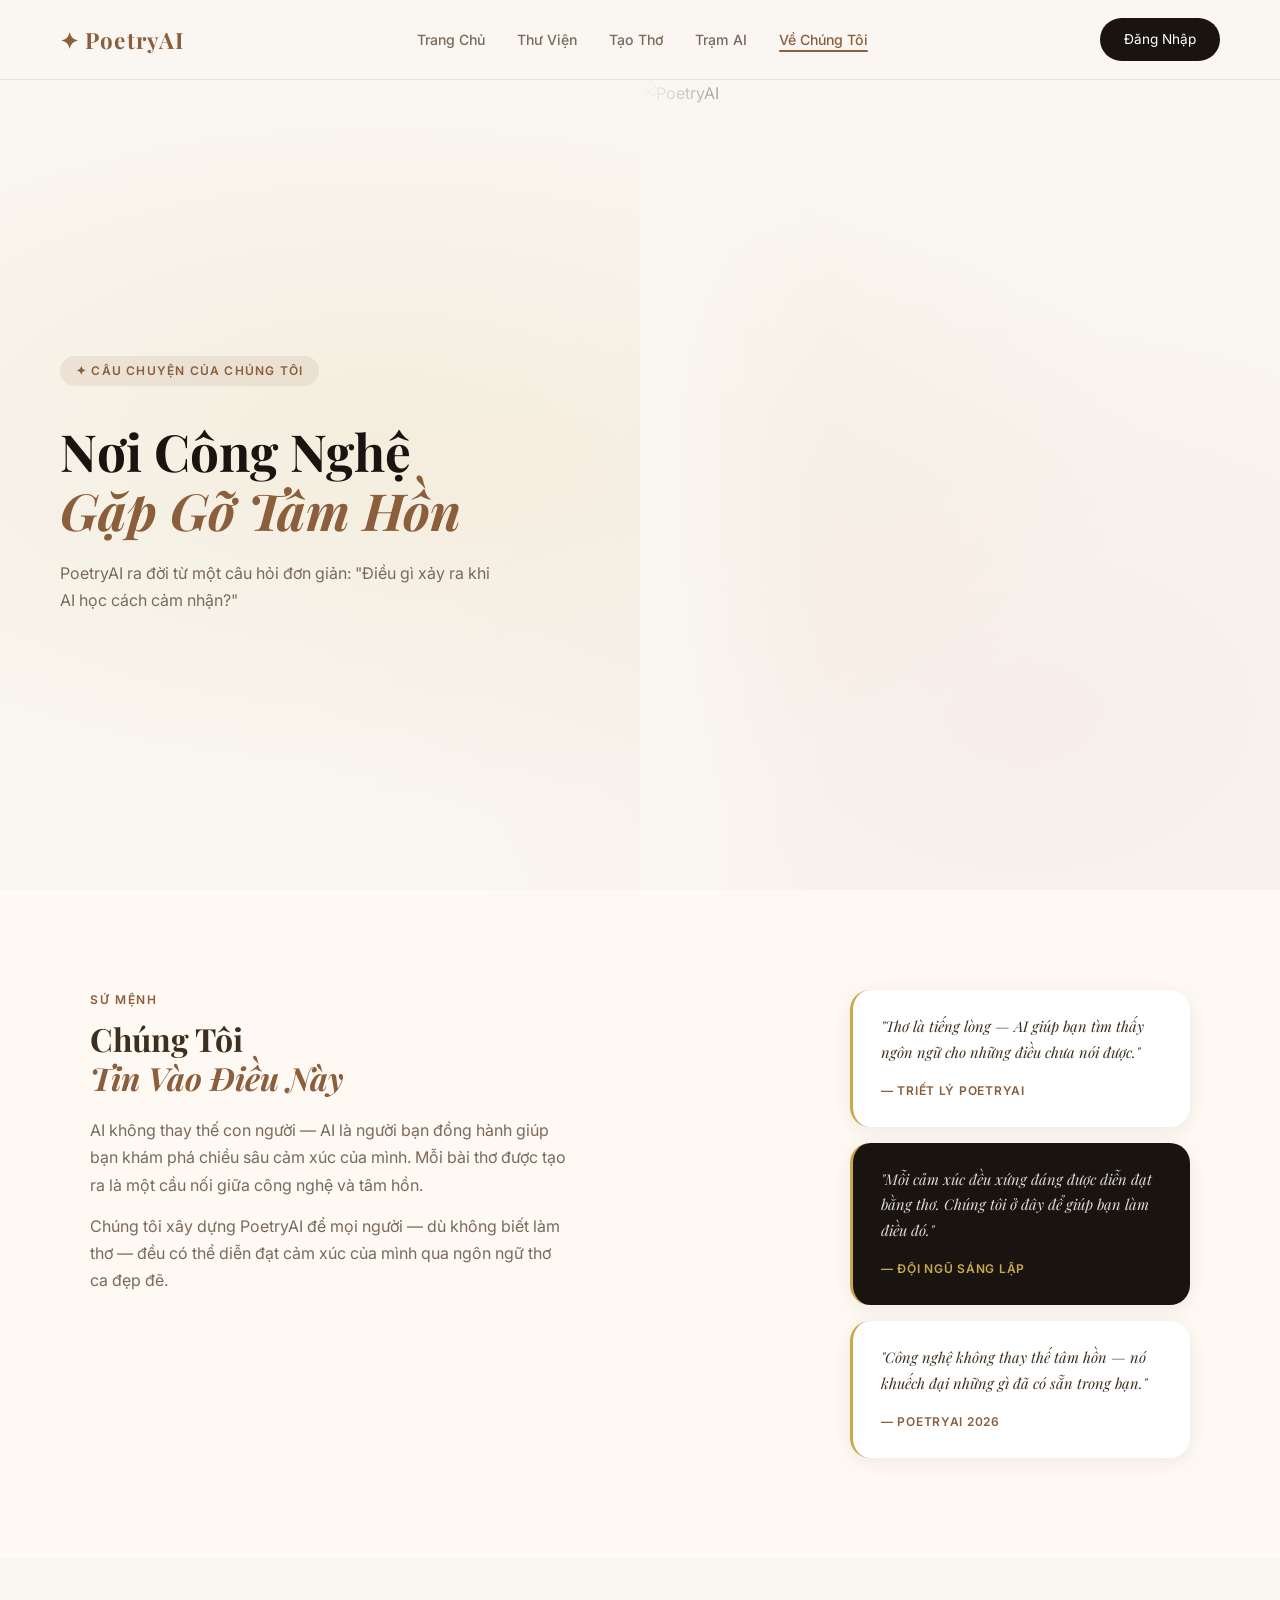
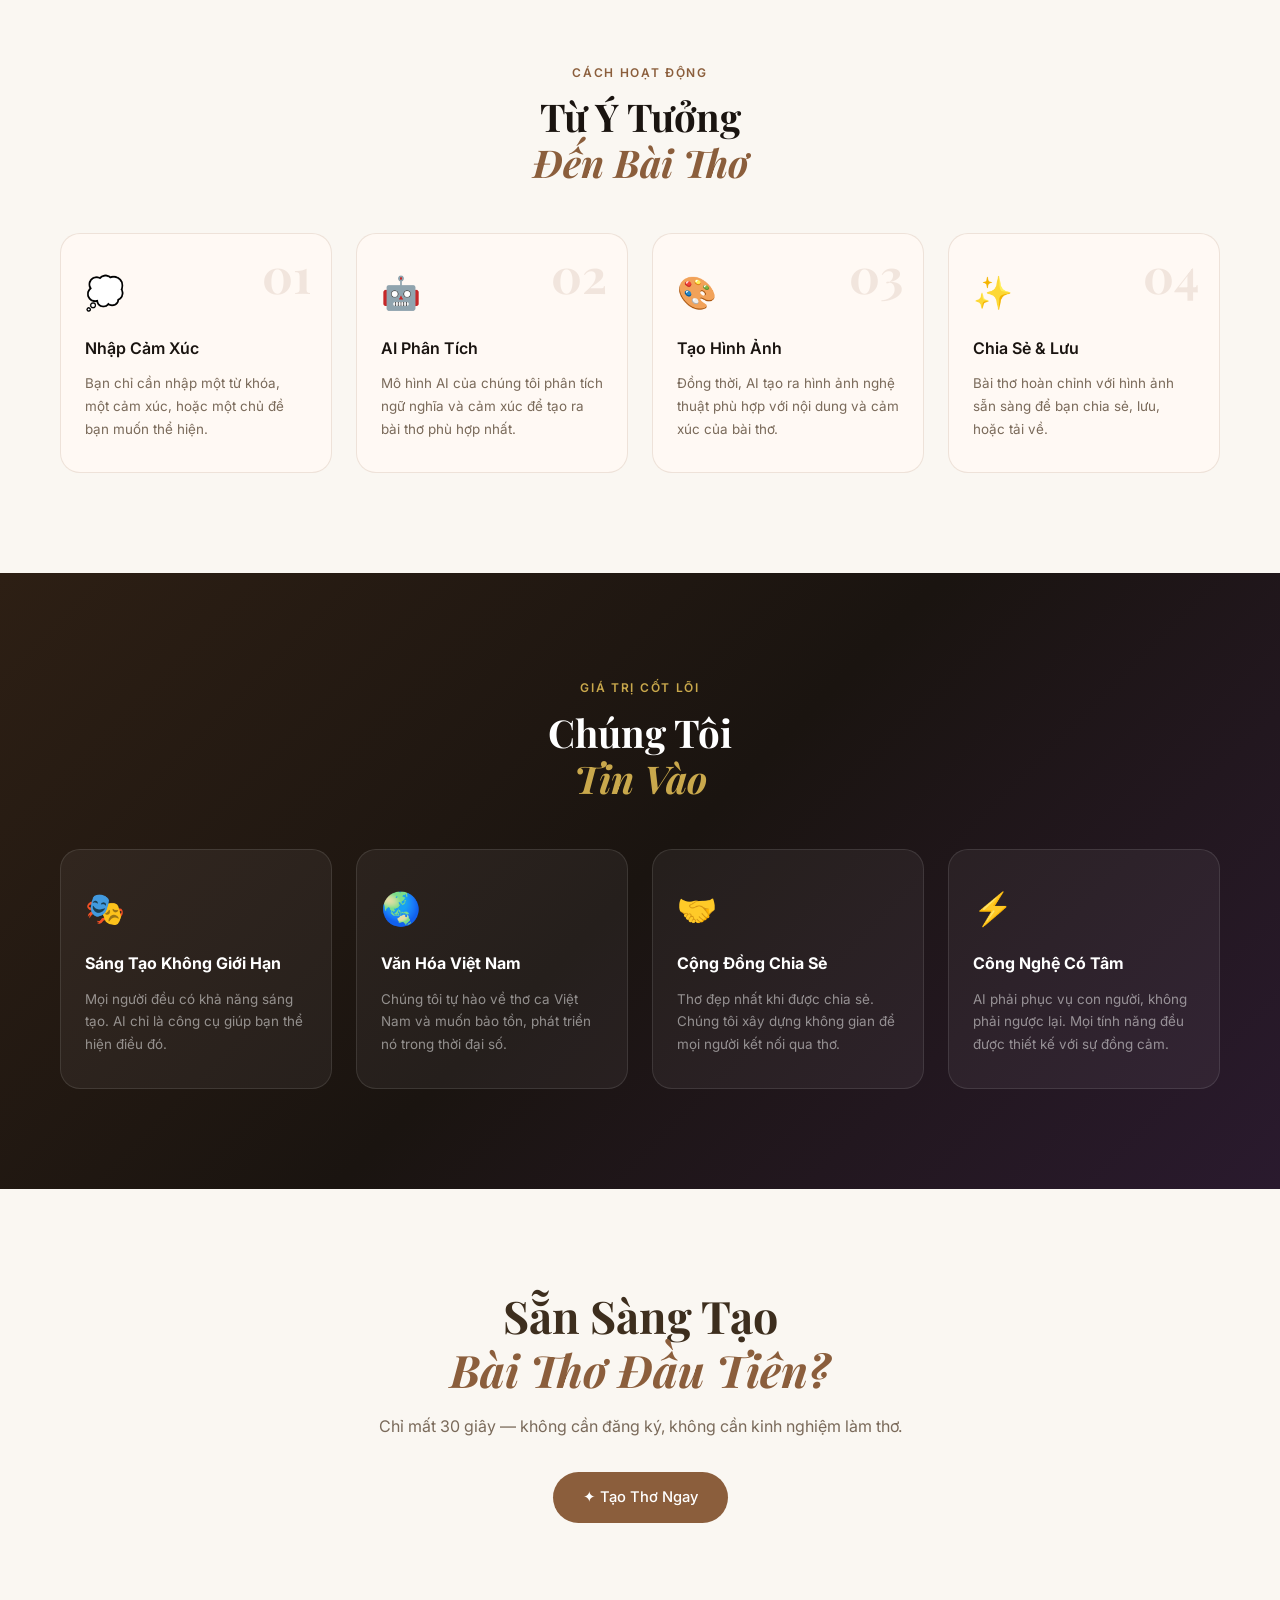
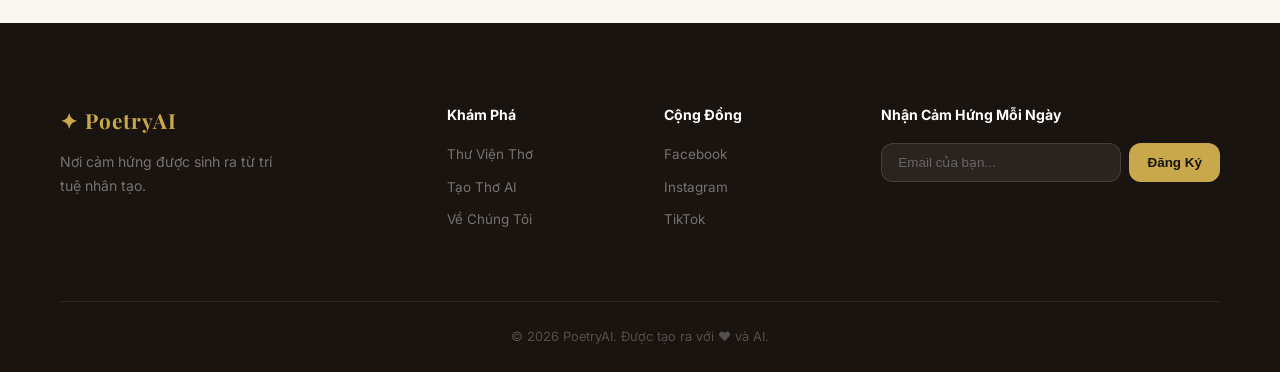
==== about.html @ 119d42aa "Add files via upload" ====
<!DOCTYPE html>
<html lang="vi">
<head>
  <meta charset="UTF-8" />
  <meta name="viewport" content="width=device-width, initial-scale=1.0" />
  <title>Về Chúng Tôi — PoetryAI</title>
  <link rel="stylesheet" href="shared.css" />
  <link rel="stylesheet" href="about.css" />
  <link href="https://fonts.googleapis.com/css2?family=Playfair+Display:ital,wght@0,400;0,700;1,400&family=Inter:wght@300;400;500;600&display=swap" rel="stylesheet" />
</head>
<body>

  <nav class="nav">
    <a href="index.html" class="nav-logo">✦ PoetryAI</a>
    <ul class="nav-links">
      <li><a href="index.html">Trang Chủ</a></li>
      <li><a href="gallery.html">Thư Viện</a></li>
      <li><a href="generate.html">Tạo Thơ</a></li>
      <li><a href="guide.html">Trạm AI</a></li>
      <li><a href="about.html" class="active">Về Chúng Tôi</a></li>
    </ul>
    <a href="auth.html" class="btn-nav">Đăng Nhập</a>
  </nav>

  <!-- HERO -->
  <div class="about-hero">
    <div class="about-hero-bg"></div>
    <div class="about-hero-content">
      <span class="page-hero-tag">✦ Câu Chuyện Của Chúng Tôi</span>
      <h1>Nơi Công Nghệ<br /><em>Gặp Gỡ Tâm Hồn</em></h1>
      <p>PoetryAI ra đời từ một câu hỏi đơn giản: "Điều gì xảy ra khi AI học cách cảm nhận?"</p>
    </div>
    <div class="about-hero-img">
      <img src="https://picsum.photos/seed/about-hero-art/700/500" alt="PoetryAI" />
    </div>
  </div>

  <!-- MISSION -->
  <section class="mission">
    <div class="mission-inner">
      <div class="mission-text">
        <span class="section-tag">Sứ Mệnh</span>
        <h2>Chúng Tôi<br /><em>Tin Vào Điều Này</em></h2>
        <p>AI không thay thế con người — AI là người bạn đồng hành giúp bạn khám phá chiều sâu cảm xúc của mình. Mỗi bài thơ được tạo ra là một cầu nối giữa công nghệ và tâm hồn.</p>
        <p>Chúng tôi xây dựng PoetryAI để mọi người — dù không biết làm thơ — đều có thể diễn đạt cảm xúc của mình qua ngôn ngữ thơ ca đẹp đẽ.</p>
      </div>
      <div class="mission-quotes">
        <div class="mq-card">
          <p>"Thơ là tiếng lòng — AI giúp bạn tìm thấy ngôn ngữ cho những điều chưa nói được."</p>
          <span>— Triết lý PoetryAI</span>
        </div>
        <div class="mq-card mq-card--dark">
          <p>"Mỗi cảm xúc đều xứng đáng được diễn đạt bằng thơ. Chúng tôi ở đây để giúp bạn làm điều đó."</p>
          <span>— Đội ngũ sáng lập</span>
        </div>
        <div class="mq-card">
          <p>"Công nghệ không thay thế tâm hồn — nó khuếch đại những gì đã có sẵn trong bạn."</p>
          <span>— PoetryAI 2026</span>
        </div>
      </div>
    </div>
  </section>

  <!-- HOW IT WORKS -->
  <section class="how-it-works">
    <div class="section-header">
      <span class="section-tag">Cách Hoạt Động</span>
      <h2>Từ Ý Tưởng<br /><em>Đến Bài Thơ</em></h2>
    </div>
    <div class="steps-grid">
      <div class="step-card">
        <div class="step-num">01</div>
        <div class="step-icon">💭</div>
        <h3>Nhập Cảm Xúc</h3>
        <p>Bạn chỉ cần nhập một từ khóa, một cảm xúc, hoặc một chủ đề bạn muốn thể hiện.</p>
      </div>
      <div class="step-card">
        <div class="step-num">02</div>
        <div class="step-icon">🤖</div>
        <h3>AI Phân Tích</h3>
        <p>Mô hình AI của chúng tôi phân tích ngữ nghĩa và cảm xúc để tạo ra bài thơ phù hợp nhất.</p>
      </div>
      <div class="step-card">
        <div class="step-num">03</div>
        <div class="step-icon">🎨</div>
        <h3>Tạo Hình Ảnh</h3>
        <p>Đồng thời, AI tạo ra hình ảnh nghệ thuật phù hợp với nội dung và cảm xúc của bài thơ.</p>
      </div>
      <div class="step-card">
        <div class="step-num">04</div>
        <div class="step-icon">✨</div>
        <h3>Chia Sẻ & Lưu</h3>
        <p>Bài thơ hoàn chỉnh với hình ảnh sẵn sàng để bạn chia sẻ, lưu, hoặc tải về.</p>
      </div>
    </div>
  </section>



  <!-- VALUES -->
  <section class="values">
    <div class="section-header light">
      <span class="section-tag" style="color:var(--gold)">Giá Trị Cốt Lõi</span>
      <h2 style="color:white">Chúng Tôi<br /><em style="color:var(--gold)">Tin Vào</em></h2>
    </div>
    <div class="values-grid">
      <div class="value-card">
        <span class="value-icon">🎭</span>
        <h3>Sáng Tạo Không Giới Hạn</h3>
        <p>Mọi người đều có khả năng sáng tạo. AI chỉ là công cụ giúp bạn thể hiện điều đó.</p>
      </div>
      <div class="value-card">
        <span class="value-icon">🌏</span>
        <h3>Văn Hóa Việt Nam</h3>
        <p>Chúng tôi tự hào về thơ ca Việt Nam và muốn bảo tồn, phát triển nó trong thời đại số.</p>
      </div>
      <div class="value-card">
        <span class="value-icon">🤝</span>
        <h3>Cộng Đồng Chia Sẻ</h3>
        <p>Thơ đẹp nhất khi được chia sẻ. Chúng tôi xây dựng không gian để mọi người kết nối qua thơ.</p>
      </div>
      <div class="value-card">
        <span class="value-icon">⚡</span>
        <h3>Công Nghệ Có Tâm</h3>
        <p>AI phải phục vụ con người, không phải ngược lại. Mọi tính năng đều được thiết kế với sự đồng cảm.</p>
      </div>
    </div>
  </section>

  <!-- CTA -->
  <section class="about-cta">
    <h2>Sẵn Sàng Tạo<br /><em>Bài Thơ Đầu Tiên?</em></h2>
    <p>Chỉ mất 30 giây — không cần đăng ký, không cần kinh nghiệm làm thơ.</p>
    <a href="generate.html" class="btn-primary">✦ Tạo Thơ Ngay</a>
  </section>

  <footer class="footer">
    <div class="footer-inner">
      <div class="footer-brand">
        <a href="index.html" class="nav-logo">✦ PoetryAI</a>
        <p>Nơi cảm hứng được sinh ra từ trí tuệ nhân tạo.</p>
      </div>
      <div class="footer-links">
        <h4>Khám Phá</h4>
        <a href="gallery.html">Thư Viện Thơ</a>
        <a href="generate.html">Tạo Thơ AI</a>
        <a href="about.html">Về Chúng Tôi</a>
      </div>
      <div class="footer-links">
        <h4>Cộng Đồng</h4>
        <a href="#">Facebook</a>
        <a href="#">Instagram</a>
        <a href="#">TikTok</a>
      </div>
      <div class="footer-newsletter">
        <h4>Nhận Cảm Hứng Mỗi Ngày</h4>
        <div class="newsletter-form">
          <input type="email" placeholder="Email của bạn..." />
          <button onclick="subscribeNewsletter(this)">Đăng Ký</button>
        </div>
      </div>
    </div>
    <div class="footer-bottom">
      <p>© 2026 PoetryAI. Được tạo ra với ❤ và AI.</p>
    </div>
  </footer>

  <script src="poems-data.js"></script>
  <script src="app.js"></script>
</body>
</html>
---- shared.css ----
/* ===== SHARED STYLES — dùng chung cho tất cả trang ===== */
*, *::before, *::after { box-sizing: border-box; margin: 0; padding: 0; }

:root {
  --cream: #faf7f2;
  --dark: #1a1410;
  --brown: #8b5e3c;
  --gold: #c9a84c;
  --rose: #d4847a;
  --purple: #7c6b9e;
  --text: #3d2e1e;
  --text-light: #7a6a5a;
  --white: #ffffff;
  --card-bg: #fff9f4;
  --border: rgba(139,94,60,0.15);
  --shadow: 0 20px 60px rgba(26,20,16,0.12);
  --radius: 20px;
  --radius-sm: 12px;
}

html { scroll-behavior: smooth; }
body {
  font-family: 'Inter', sans-serif;
  background: var(--cream);
  color: var(--text);
  line-height: 1.7;
  overflow-x: hidden;
}
em { font-family: 'Playfair Display', serif; font-style: italic; color: var(--brown); }

/* ===== NAV ===== */
.nav {
  position: fixed; top: 0; left: 0; right: 0; z-index: 100;
  display: flex; align-items: center; justify-content: space-between;
  padding: 18px 60px;
  background: rgba(250,247,242,0.9);
  backdrop-filter: blur(20px);
  border-bottom: 1px solid var(--border);
  transition: box-shadow 0.3s;
}
.nav-logo {
  font-family: 'Playfair Display', serif;
  font-size: 1.4rem; font-weight: 700;
  color: var(--brown); letter-spacing: 0.05em;
  text-decoration: none;
}
.nav-links { display: flex; gap: 32px; list-style: none; }
.nav-links a {
  text-decoration: none; color: var(--text-light);
  font-size: 0.88rem; font-weight: 500;
  transition: color 0.3s; position: relative;
}
.nav-links a:hover, .nav-links a.active { color: var(--brown); }
.nav-links a.active::after {
  content: ''; position: absolute; bottom: -4px; left: 0; right: 0;
  height: 2px; background: var(--brown); border-radius: 2px;
}
.btn-nav {
  background: var(--dark); color: var(--white);
  border: none; padding: 10px 24px;
  border-radius: 50px; font-size: 0.85rem;
  cursor: pointer; transition: background 0.3s;
  text-decoration: none; display: inline-block;
}
.btn-nav:hover { background: var(--brown); }

/* ===== BUTTONS ===== */
.btn-primary {
  background: var(--brown); color: var(--white);
  padding: 13px 30px; border-radius: 50px;
  text-decoration: none; font-weight: 500;
  font-size: 0.92rem; transition: all 0.3s;
  display: inline-block; border: none; cursor: pointer;
}
.btn-primary:hover { background: var(--dark); transform: translateY(-2px); box-shadow: 0 8px 24px rgba(139,94,60,0.3); }

.btn-ghost {
  background: transparent; color: var(--text);
  padding: 13px 30px; border-radius: 50px;
  text-decoration: none; font-weight: 500;
  font-size: 0.92rem; border: 1.5px solid var(--border);
  transition: all 0.3s; display: inline-block;
}
.btn-ghost:hover { border-color: var(--brown); color: var(--brown); }

.btn-outline {
  padding: 12px 36px; border-radius: 50px;
  border: 1.5px solid var(--brown); color: var(--brown);
  background: transparent; font-size: 0.9rem;
  cursor: pointer; transition: all 0.3s;
}
.btn-outline:hover { background: var(--brown); color: var(--white); }

/* ===== SECTION HEADER ===== */
.section-header { text-align: center; margin-bottom: 48px; }
.section-header.light h2 { color: var(--white); }
.section-header.light p { color: rgba(255,255,255,0.65); max-width: 500px; margin: 12px auto 0; }
.section-tag {
  display: inline-block; color: var(--brown);
  font-size: 0.75rem; font-weight: 600;
  letter-spacing: 0.14em; text-transform: uppercase; margin-bottom: 10px;
}
.section-header h2 {
  font-family: 'Playfair Display', serif;
  font-size: clamp(1.8rem, 3vw, 2.8rem);
  line-height: 1.2; color: var(--dark);
}

/* ===== PAGE HERO (dùng cho các trang phụ) ===== */
.page-hero {
  padding: 140px 60px 80px;
  text-align: center;
  background: linear-gradient(160deg, var(--cream) 0%, #f0e8dc 100%);
  position: relative; overflow: hidden;
}
.page-hero::before {
  content: '';
  position: absolute; inset: 0;
  background: radial-gradient(ellipse at 50% 0%, rgba(201,168,76,0.15) 0%, transparent 60%);
}
.page-hero-tag {
  display: inline-block;
  background: rgba(139,94,60,0.1); color: var(--brown);
  padding: 5px 16px; border-radius: 50px;
  font-size: 0.75rem; font-weight: 600;
  letter-spacing: 0.1em; text-transform: uppercase;
  margin-bottom: 20px;
}
.page-hero h1 {
  font-family: 'Playfair Display', serif;
  font-size: clamp(2.4rem, 4vw, 4rem);
  line-height: 1.15; color: var(--dark);
  margin-bottom: 16px; position: relative;
}
.page-hero p {
  color: var(--text-light); font-size: 1rem;
  max-width: 520px; margin: 0 auto 32px;
  position: relative;
}

/* ===== FOOTER ===== */
.footer { background: var(--dark); padding: 80px 60px 0; }
.footer-inner {
  display: grid; grid-template-columns: 2fr 1fr 1fr 2fr;
  gap: 48px; padding-bottom: 60px;
  border-bottom: 1px solid rgba(255,255,255,0.08);
}
.footer-brand .nav-logo { color: var(--gold); display: block; margin-bottom: 12px; font-size: 1.3rem; }
.footer-brand p { color: rgba(255,255,255,0.4); font-size: 0.88rem; max-width: 220px; }
.footer-links h4 { color: var(--white); font-size: 0.88rem; margin-bottom: 16px; }
.footer-links a {
  display: block; color: rgba(255,255,255,0.4);
  text-decoration: none; font-size: 0.84rem;
  margin-bottom: 10px; transition: color 0.3s;
}
.footer-links a:hover { color: var(--gold); }
.footer-newsletter h4 { color: var(--white); font-size: 0.88rem; margin-bottom: 16px; }
.newsletter-form { display: flex; gap: 8px; }
.newsletter-form input {
  flex: 1; padding: 11px 16px;
  background: rgba(255,255,255,0.07);
  border: 1px solid rgba(255,255,255,0.12);
  border-radius: var(--radius-sm);
  color: var(--white); font-size: 0.84rem; outline: none;
}
.newsletter-form input::placeholder { color: rgba(255,255,255,0.3); }
.newsletter-form button {
  padding: 11px 18px; background: var(--gold);
  color: var(--dark); border: none;
  border-radius: var(--radius-sm);
  font-weight: 600; font-size: 0.84rem;
  cursor: pointer; transition: background 0.3s; white-space: nowrap;
}
.newsletter-form button:hover { background: var(--brown); color: var(--white); }
.footer-bottom {
  padding: 24px 0; text-align: center;
  color: rgba(255,255,255,0.25); font-size: 0.8rem;
}

/* ===== PAGE TRANSITION ===== */
body {
  animation: pageFadeIn 0.4s ease;
}
@keyframes pageFadeIn {
  from { opacity: 0; transform: translateY(8px); }
  to   { opacity: 1; transform: translateY(0); }
}
/* links tự navigate bình thường, transition xử lý bằng JS */

/* ===== TOAST ===== */
.toast {
  position: fixed; bottom: 32px; left: 50%; transform: translateX(-50%);
  background: var(--dark); color: var(--white); padding: 12px 24px;
  border-radius: 50px; font-size: 0.88rem; z-index: 9999;
  box-shadow: 0 8px 24px rgba(0,0,0,0.3);
  animation: fadeUp 0.3s ease;
}
@keyframes fadeUp {
  from { opacity: 0; transform: translateX(-50%) translateY(10px); }
  to   { opacity: 1; transform: translateX(-50%) translateY(0); }
}
@keyframes float {
  0%, 100% { transform: translateY(0); }
  50% { transform: translateY(-12px); }
}
.floating { animation: float 5s ease-in-out infinite; }

/* ===== RESPONSIVE NAV ===== */
@media (max-width: 768px) {
  .nav { padding: 14px 20px; }
  .nav-links { display: none; }
  .page-hero { padding: 110px 20px 60px; }
  .footer { padding: 60px 20px 0; }
  .footer-inner { grid-template-columns: 1fr; gap: 28px; }
}

/* ===== HAMBURGER MENU ===== */
.nav-hamburger {
  display: none; flex-direction: column; gap: 5px;
  background: none; border: none; cursor: pointer; padding: 4px;
}
.nav-hamburger span {
  display: block; width: 22px; height: 2px;
  background: var(--brown); border-radius: 2px;
  transition: all 0.3s;
}
.nav-hamburger.open span:nth-child(1) { transform: translateY(7px) rotate(45deg); }
.nav-hamburger.open span:nth-child(2) { opacity: 0; }
.nav-hamburger.open span:nth-child(3) { transform: translateY(-7px) rotate(-45deg); }

.nav-mobile-menu {
  display: none; position: fixed;
  top: 60px; left: 0; right: 0;
  background: rgba(250,247,242,0.98);
  backdrop-filter: blur(20px);
  border-bottom: 1px solid var(--border);
  padding: 16px 20px 20px;
  z-index: 99; flex-direction: column; gap: 4px;
  box-shadow: 0 8px 24px rgba(26,20,16,0.1);
}
.nav-mobile-menu.open { display: flex; }
.nav-mobile-menu a {
  display: block; padding: 12px 16px;
  color: var(--text); text-decoration: none;
  font-size: 0.95rem; font-weight: 500;
  border-radius: var(--radius-sm);
  transition: background 0.2s;
}
.nav-mobile-menu a:hover, .nav-mobile-menu a.active {
  background: rgba(139,94,60,0.08); color: var(--brown);
}
.nav-mobile-menu .btn-nav-mobile {
  display: block; margin-top: 8px; padding: 12px 16px;
  background: var(--dark); color: var(--white);
  border-radius: var(--radius-sm); text-align: center;
  text-decoration: none; font-weight: 500; font-size: 0.9rem;
}

@media (max-width: 768px) {
  .nav-hamburger { display: flex; }
}
---- about.css ----
/* ===== ABOUT PAGE ===== */

/* HERO */
.about-hero {
  min-height: 90vh; padding-top: 80px;
  display: flex; align-items: center;
  position: relative; overflow: hidden;
  gap: 0;
}
.about-hero-bg {
  position: absolute; inset: 0;
  background: radial-gradient(ellipse at 30% 50%, rgba(201,168,76,0.12) 0%, transparent 60%),
              radial-gradient(ellipse at 80% 80%, rgba(212,132,122,0.08) 0%, transparent 50%);
}
.about-hero-content {
  flex: 1; padding: 80px 60px;
  position: relative; z-index: 1;
}
.about-hero-content h1 {
  font-family: 'Playfair Display', serif;
  font-size: clamp(2.4rem, 4vw, 4rem);
  line-height: 1.15; color: var(--dark);
  margin: 16px 0 20px;
}
.about-hero-content p { color: var(--text-light); font-size: 1rem; max-width: 440px; }
.about-hero-img {
  flex: 0 0 50%; position: relative; z-index: 1;
  height: 90vh; overflow: hidden;
}
.about-hero-img img { width: 100%; height: 100%; object-fit: cover; display: block; }
.about-hero-img::before {
  content: ''; position: absolute; inset: 0; z-index: 1;
  background: linear-gradient(to right, var(--cream) 0%, transparent 30%);
}

/* MISSION */
.mission { padding: 100px 60px; background: var(--card-bg); }
.mission-inner { display: flex; align-items: flex-start; gap: 60px; max-width: 1100px; margin: 0 auto; }
.mission-text { flex: 1; }
.mission-text .section-tag { display: block; margin-bottom: 10px; }
.mission-text h2 {
  font-family: 'Playfair Display', serif;
  font-size: clamp(1.8rem, 2.5vw, 2.4rem);
  line-height: 1.2; margin-bottom: 20px;
}
.mission-text p { color: var(--text-light); margin-bottom: 14px; max-width: 480px; }

/* MISSION QUOTES */
.mission-quotes {
  flex: 0 0 auto; display: flex; flex-direction: column; gap: 16px; width: 340px;
}
.mq-card {
  background: var(--white); border-radius: var(--radius);
  padding: 24px 28px;
  box-shadow: 0 4px 20px rgba(26,20,16,0.07);
  border-left: 3px solid var(--gold);
  transition: transform 0.3s;
}
.mq-card:hover { transform: translateX(4px); }
.mq-card--dark {
  background: var(--dark);
  border-left-color: var(--gold);
}
.mq-card p {
  font-family: 'Playfair Display', serif;
  font-style: italic; font-size: 0.92rem;
  line-height: 1.75; color: var(--text);
  margin-bottom: 10px;
}
.mq-card--dark p { color: rgba(255,255,255,0.85); }
.mq-card span {
  font-size: 0.75rem; color: var(--brown);
  font-weight: 600; letter-spacing: 0.06em;
  text-transform: uppercase;
}
.mq-card--dark span { color: var(--gold); }

/* HOW IT WORKS */
.how-it-works { padding: 100px 60px; }
.steps-grid { display: grid; grid-template-columns: repeat(4, 1fr); gap: 24px; }
.step-card {
  background: var(--card-bg); border-radius: var(--radius);
  padding: 32px 24px; position: relative;
  border: 1px solid var(--border);
  transition: transform 0.3s, box-shadow 0.3s;
}
.step-card:hover { transform: translateY(-5px); box-shadow: var(--shadow); }
.step-num {
  font-family: 'Playfair Display', serif;
  font-size: 3rem; font-weight: 700;
  color: rgba(139,94,60,0.12);
  position: absolute; top: 16px; right: 20px;
  line-height: 1;
}
.step-icon { font-size: 2rem; margin-bottom: 14px; display: block; }
.step-card h3 { font-size: 1rem; font-weight: 600; color: var(--dark); margin-bottom: 10px; }
.step-card p { font-size: 0.84rem; color: var(--text-light); line-height: 1.7; }

/* TEAM */
.team { padding: 100px 60px; background: var(--card-bg); }
.team-grid { display: grid; grid-template-columns: repeat(4, 1fr); gap: 24px; }
.team-card {
  background: var(--white); border-radius: var(--radius);
  overflow: hidden; text-align: center;
  box-shadow: 0 4px 20px rgba(26,20,16,0.07);
  transition: transform 0.3s;
}
.team-card:hover { transform: translateY(-5px); }
.team-card img { width: 100%; height: 220px; object-fit: cover; display: block; }
.team-card h3 {
  font-family: 'Playfair Display', serif;
  font-size: 1.05rem; color: var(--dark);
  padding: 16px 16px 4px;
}
.team-card > span {
  display: block; color: var(--brown);
  font-size: 0.78rem; font-weight: 600;
  letter-spacing: 0.06em; text-transform: uppercase;
  padding: 0 16px 10px;
}
.team-card p { font-size: 0.82rem; color: var(--text-light); padding: 0 16px 20px; line-height: 1.6; }

/* VALUES */
.values {
  padding: 100px 60px;
  background: linear-gradient(135deg, #2d1f14 0%, #1a1410 50%, #2a1a2e 100%);
}
.values-grid { display: grid; grid-template-columns: repeat(4, 1fr); gap: 24px; }
.value-card {
  background: rgba(255,255,255,0.05);
  border: 1px solid rgba(255,255,255,0.1);
  border-radius: var(--radius); padding: 32px 24px;
  transition: background 0.3s;
}
.value-card:hover { background: rgba(255,255,255,0.08); }
.value-icon { font-size: 2rem; display: block; margin-bottom: 14px; }
.value-card h3 { color: var(--white); font-size: 1rem; margin-bottom: 10px; }
.value-card p { color: rgba(255,255,255,0.5); font-size: 0.84rem; line-height: 1.7; }

/* CTA */
.about-cta {
  padding: 100px 60px; text-align: center;
  background: var(--cream);
}
.about-cta h2 {
  font-family: 'Playfair Display', serif;
  font-size: clamp(2rem, 3.5vw, 3rem);
  line-height: 1.2; margin-bottom: 16px;
}
.about-cta p { color: var(--text-light); margin-bottom: 32px; }

@media (max-width: 1024px) {
  .about-hero { flex-direction: column; min-height: auto; }
  .about-hero-content { padding: 100px 32px 40px; }
  .about-hero-img { flex: 0 0 auto; width: 100%; height: 400px; }
  .about-hero-img::before { background: linear-gradient(to bottom, var(--cream) 0%, transparent 30%); }
  .mission { padding: 80px 32px; }
  .mission-inner { flex-direction: column; gap: 40px; }
  .mission-quotes { width: 100%; flex-direction: row; flex-wrap: wrap; }
  .mq-card { flex: 1; min-width: 240px; }
  .how-it-works, .team, .values, .about-cta { padding: 80px 32px; }
  .steps-grid, .team-grid, .values-grid { grid-template-columns: 1fr 1fr; }
}
@media (max-width: 640px) {
  .about-hero-content { padding: 90px 20px 32px; }
  .mission, .how-it-works, .team, .values, .about-cta { padding: 60px 20px; }
  .steps-grid { grid-template-columns: 1fr; }
  .team-grid { grid-template-columns: 1fr 1fr; }
  .values-grid { grid-template-columns: 1fr; }
  .mission-stats { grid-template-columns: 1fr 1fr; }
}

/* ===== MOBILE 480px ===== */
@media (max-width: 480px) {
  .about-hero-content { padding: 80px 16px 28px; }
  .about-hero-content h1 { font-size: 2rem; }
  .mission, .how-it-works, .team, .values, .about-cta { padding: 48px 16px; }
  .steps-grid { grid-template-columns: 1fr; }
  .team-grid { grid-template-columns: 1fr 1fr; }
  .values-grid { grid-template-columns: 1fr; }
  .mission-quotes { flex-direction: column; }
  .mq-card { min-width: unset; }
}
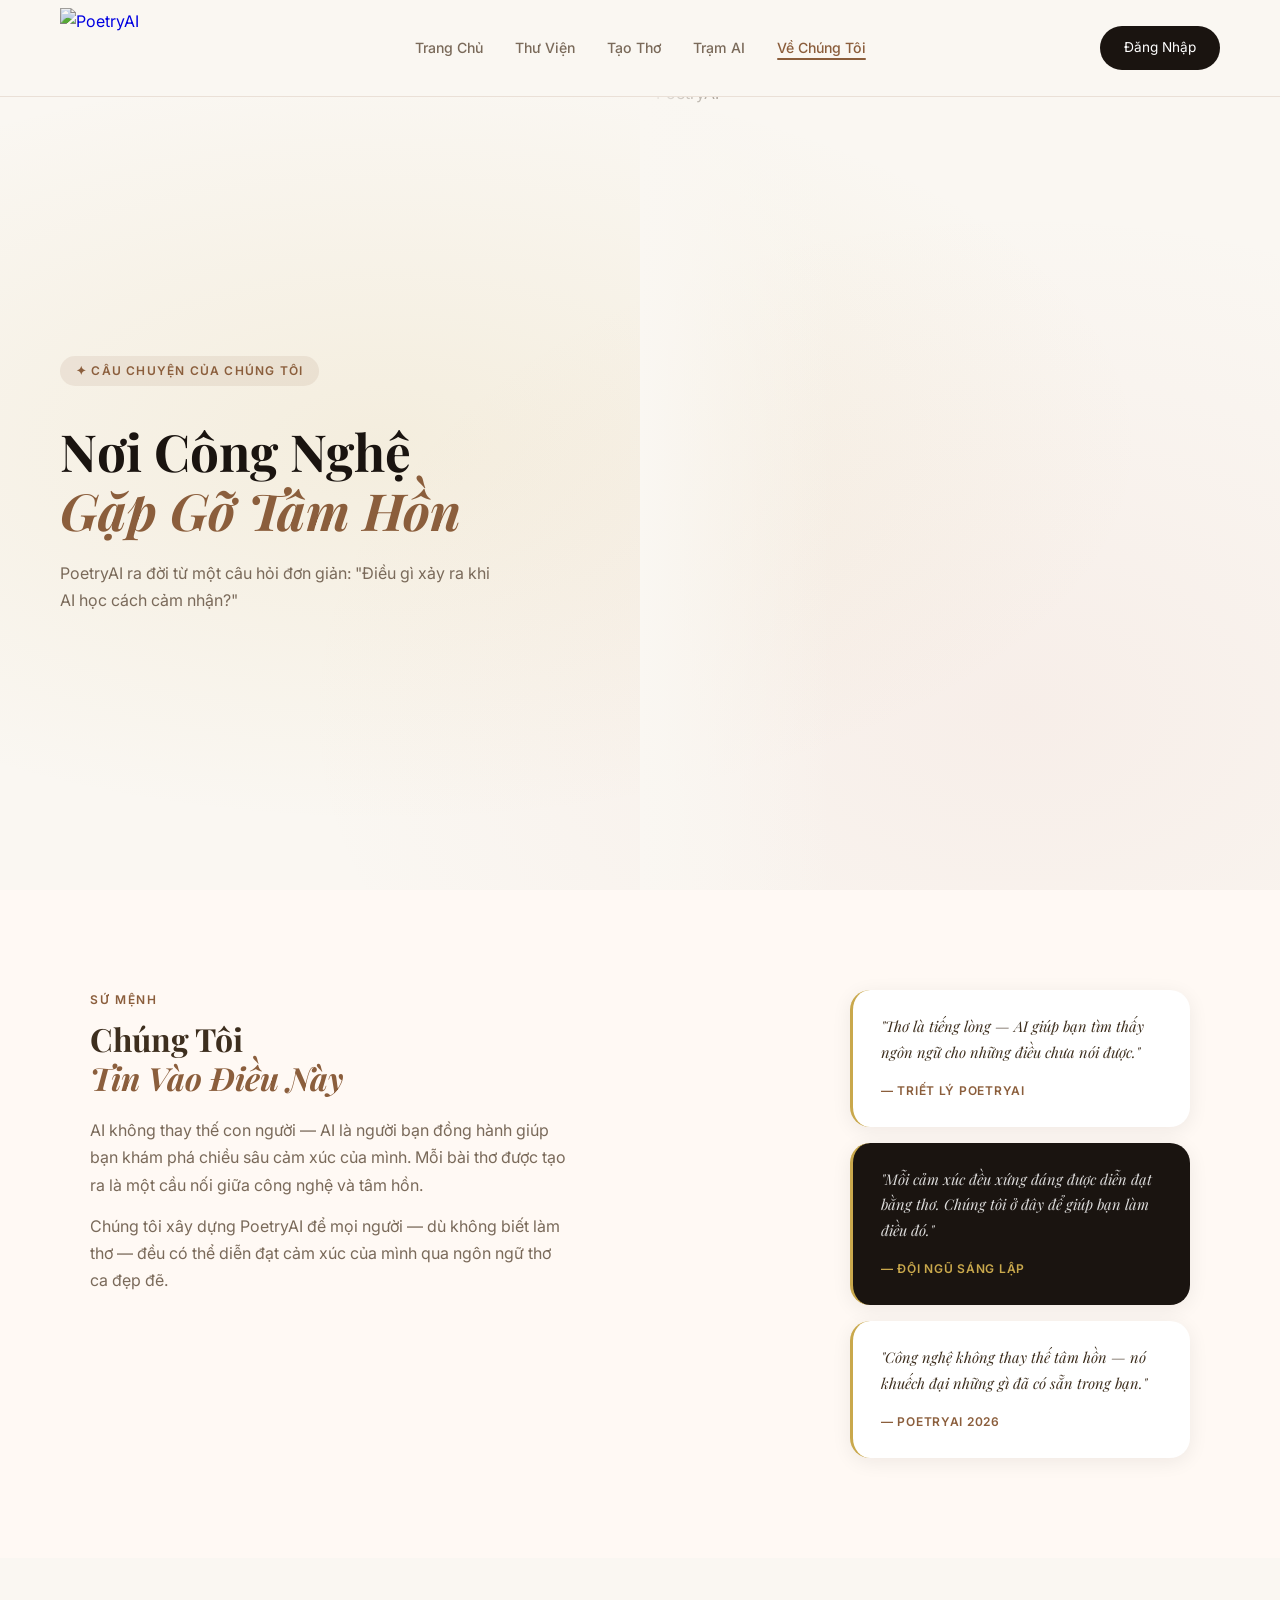
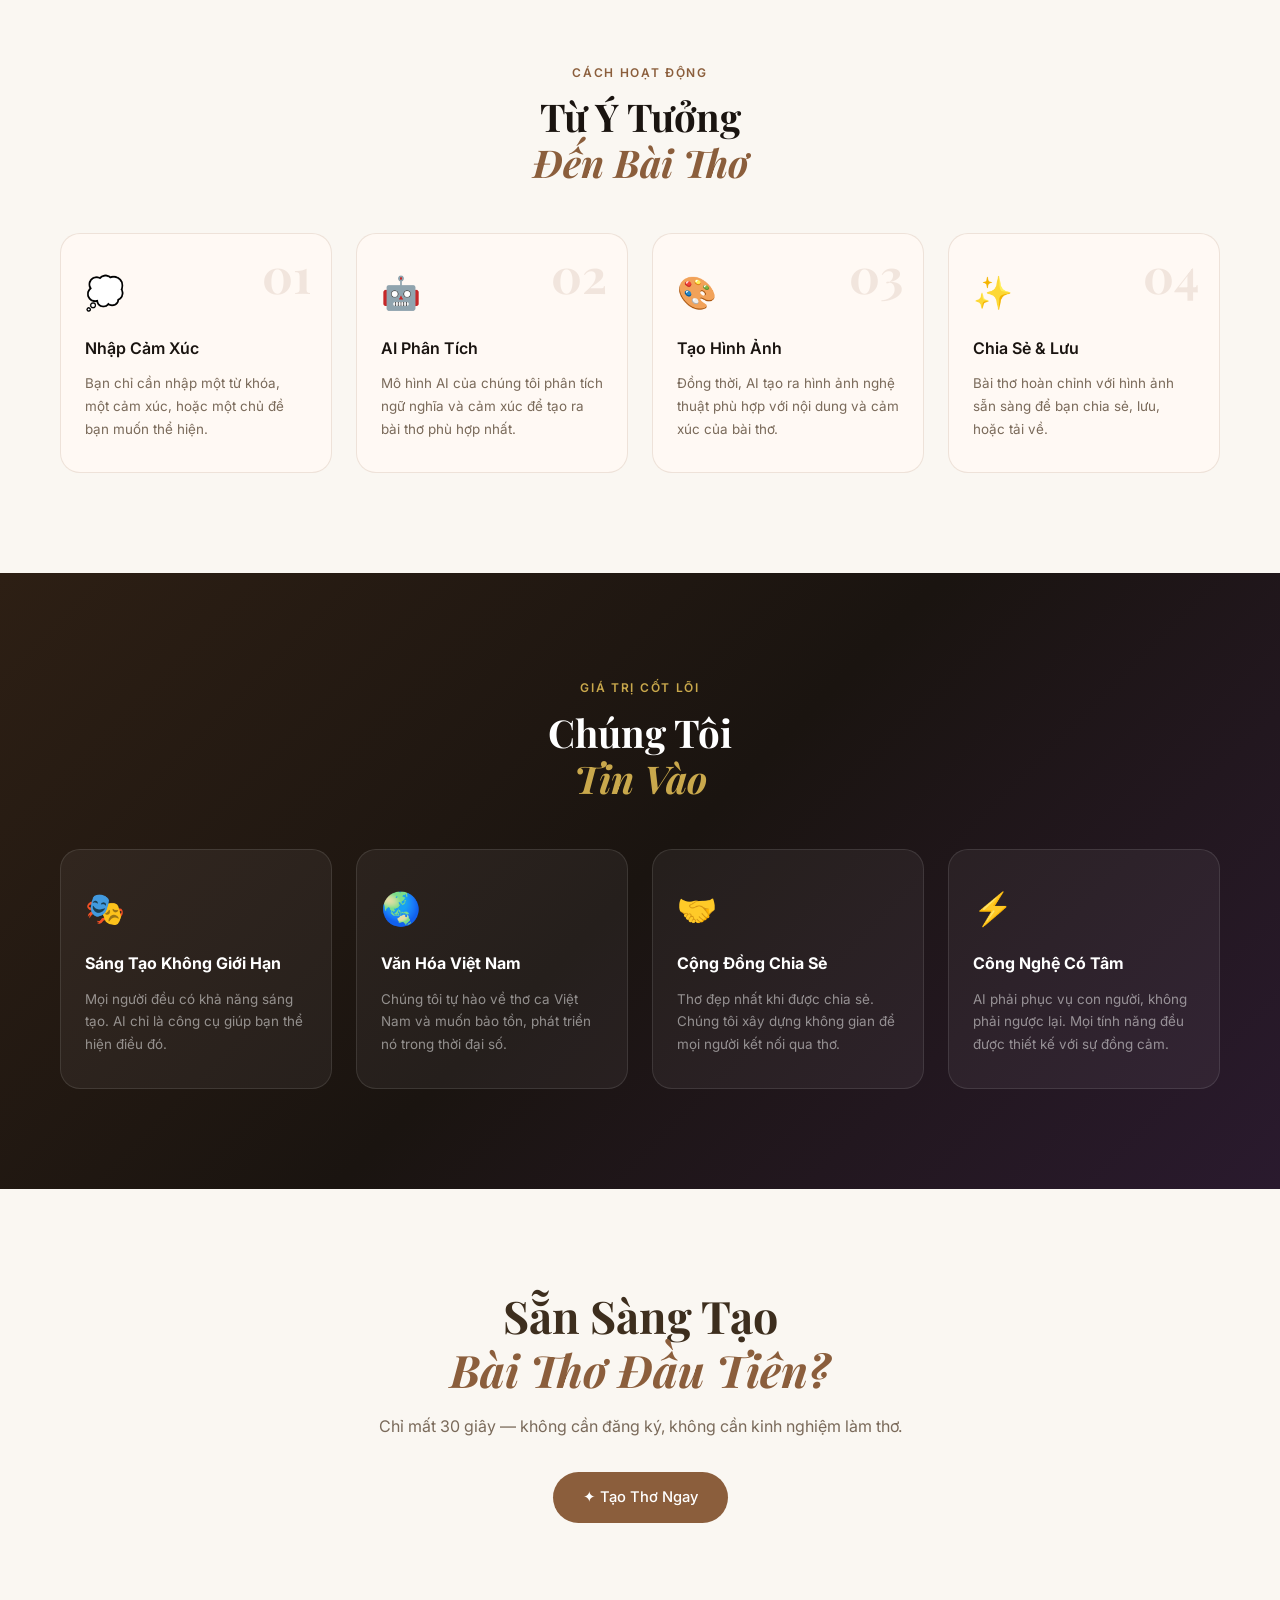
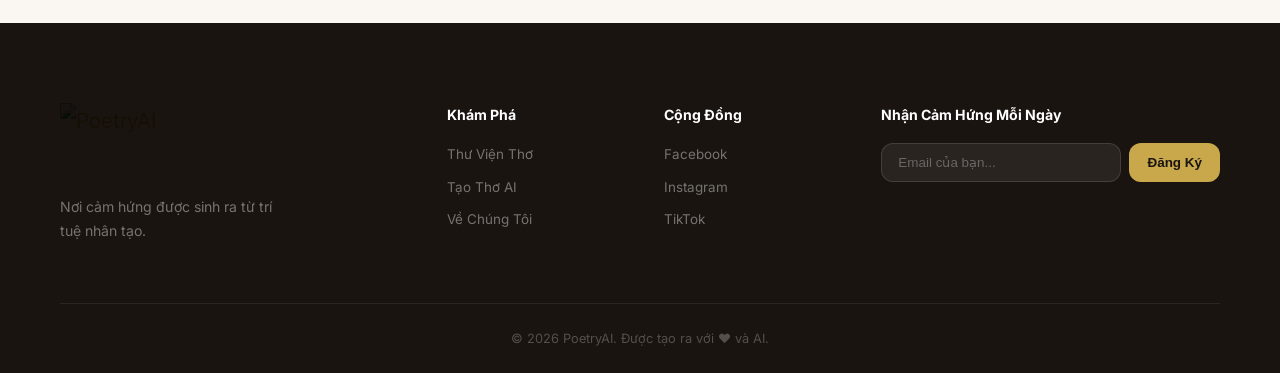
==== commit 15577915: "Update about.html" ====
--- a/about.html
+++ b/about.html
@@ -11,7 +11,7 @@
 <body>
 
   <nav class="nav">
-    <a href="index.html" class="nav-logo">✦ PoetryAI</a>
+    <a href="index.html" class="nav-logo"><img src="logo.jpg" alt="PoetryAI" class="nav-logo-img" /></a>
     <ul class="nav-links">
       <li><a href="index.html">Trang Chủ</a></li>
       <li><a href="gallery.html">Thư Viện</a></li>
@@ -137,7 +137,7 @@
   <footer class="footer">
     <div class="footer-inner">
       <div class="footer-brand">
-        <a href="index.html" class="nav-logo">✦ PoetryAI</a>
+        <a href="index.html" class="nav-logo"><img src="logo.jpg" alt="PoetryAI" class="nav-logo-img" /></a>
         <p>Nơi cảm hứng được sinh ra từ trí tuệ nhân tạo.</p>
       </div>
       <div class="footer-links">
--- a/shared.css
+++ b/shared.css
@@ -32,18 +32,31 @@
 .nav {
   position: fixed; top: 0; left: 0; right: 0; z-index: 100;
   display: flex; align-items: center; justify-content: space-between;
-  padding: 18px 60px;
-  background: rgba(250,247,242,0.9);
+  padding: 8px 60px;
+  background: var(--cream);
   backdrop-filter: blur(20px);
   border-bottom: 1px solid var(--border);
   transition: box-shadow 0.3s;
+  min-height: 64px;
 }
 .nav-logo {
-  font-family: 'Playfair Display', serif;
-  font-size: 1.4rem; font-weight: 700;
-  color: var(--brown); letter-spacing: 0.05em;
   text-decoration: none;
-}
+  display: flex;
+  align-items: center;
+  flex-shrink: 0;
+}
+.nav-logo-img {
+  height: 80px;
+  width: 120px;
+  display: block;
+  object-fit: cover;
+  object-position: center 30%;
+  mix-blend-mode: multiply;
+  transition: transform 0.3s;
+  margin: 0;
+}
+.nav-logo-img:hover { transform: scale(1.04); }
+.nav { min-height: 90px; }
 .nav-links { display: flex; gap: 32px; list-style: none; }
 .nav-links a {
   text-decoration: none; color: var(--text-light);
